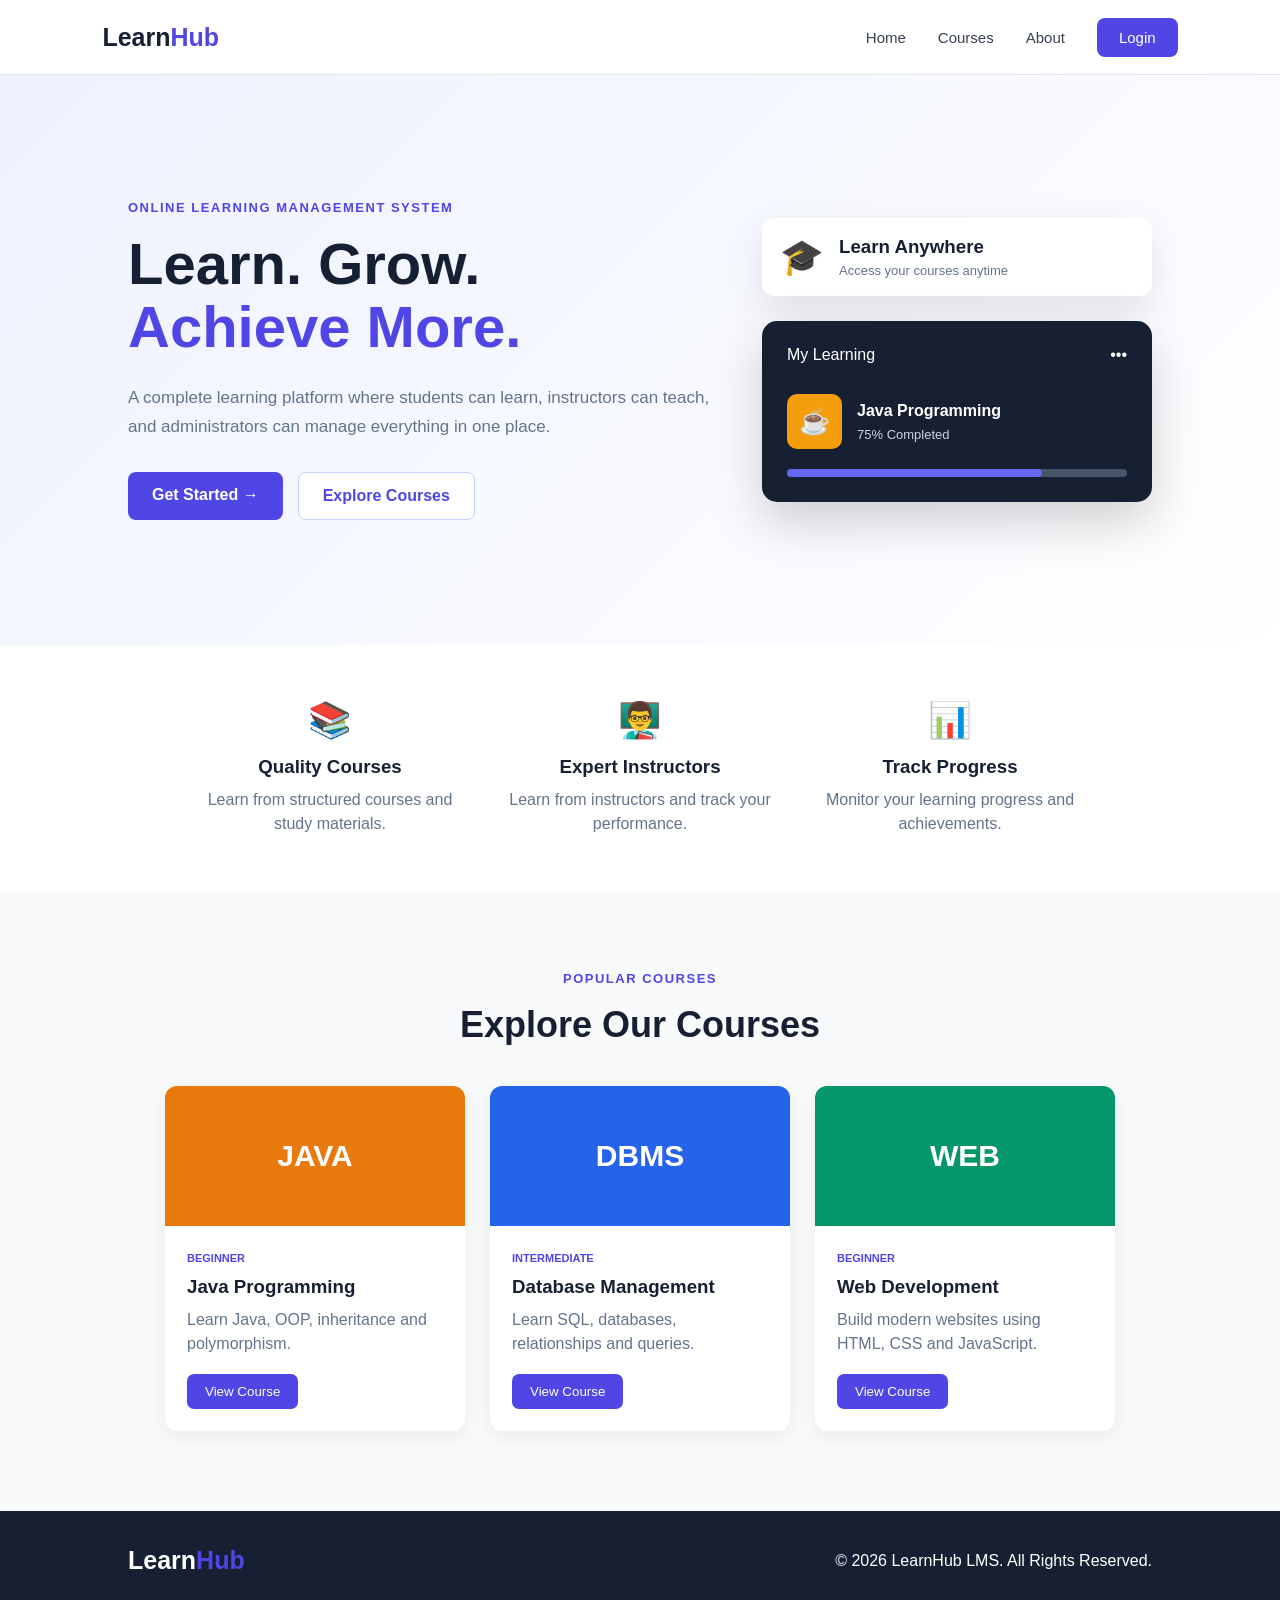
==== web/index.html @ d292a9a1 "Initial LMS project setup" ====
<!DOCTYPE html>
<html lang="en">
<head>
    <meta charset="UTF-8">
    <meta name="viewport" content="width=device-width, initial-scale=1.0">
    <title>LMS - Online Learning Platform</title>
    <link rel="stylesheet" href="css/style.css">
</head>

<body>

<header class="navbar">
    <div class="logo">Learn<span>Hub</span></div>

    <nav>
        <a href="#home">Home</a>
        <a href="#courses">Courses</a>
        <a href="#about">About</a>
        <a href="login.html" class="login-btn">Login</a>
    </nav>
</header>

<section class="hero" id="home">

    <div class="hero-content">
        <p class="tagline">ONLINE LEARNING MANAGEMENT SYSTEM</p>

        <h1>Learn. Grow.<br><span>Achieve More.</span></h1>

        <p>
            A complete learning platform where students can learn,
            instructors can teach, and administrators can manage
            everything in one place.
        </p>

        <div class="hero-buttons">
            <a href="login.html" class="primary-btn">Get Started →</a>
            <a href="#courses" class="secondary-btn">Explore Courses</a>
        </div>
    </div>

    <div class="hero-card">
        <div class="floating-card">
            <span class="icon">🎓</span>
            <div>
                <h3>Learn Anywhere</h3>
                <p>Access your courses anytime</p>
            </div>
        </div>

        <div class="dashboard-preview">
            <div class="preview-top">
                <span>My Learning</span>
                <span>•••</span>
            </div>

            <div class="course-progress">
                <div class="course-icon">☕</div>
                <div>
                    <h4>Java Programming</h4>
                    <p>75% Completed</p>
                </div>
            </div>

            <div class="progress-bar">
                <div></div>
            </div>
        </div>
    </div>

</section>

<section class="features">

    <div class="feature">
        <div class="feature-icon">📚</div>
        <h3>Quality Courses</h3>
        <p>Learn from structured courses and study materials.</p>
    </div>

    <div class="feature">
        <div class="feature-icon">👨‍🏫</div>
        <h3>Expert Instructors</h3>
        <p>Learn from instructors and track your performance.</p>
    </div>

    <div class="feature">
        <div class="feature-icon">📊</div>
        <h3>Track Progress</h3>
        <p>Monitor your learning progress and achievements.</p>
    </div>

</section>

<section class="courses" id="courses">

    <p class="section-tag">POPULAR COURSES</p>

    <h2>Explore Our Courses</h2>

    <div class="course-container">

        <div class="course-card">
            <div class="course-image java">JAVA</div>
            <div class="course-content">
                <span class="level">BEGINNER</span>
                <h3>Java Programming</h3>
                <p>Learn Java, OOP, inheritance and polymorphism.</p>
                <button>View Course</button>
            </div>
        </div>

        <div class="course-card">
            <div class="course-image dbms">DBMS</div>
            <div class="course-content">
                <span class="level">INTERMEDIATE</span>
                <h3>Database Management</h3>
                <p>Learn SQL, databases, relationships and queries.</p>
                <button>View Course</button>
            </div>
        </div>

        <div class="course-card">
            <div class="course-image web">WEB</div>
            <div class="course-content">
                <span class="level">BEGINNER</span>
                <h3>Web Development</h3>
                <p>Build modern websites using HTML, CSS and JavaScript.</p>
                <button>View Course</button>
            </div>
        </div>

    </div>

</section>

<footer>
    <div class="logo">Learn<span>Hub</span></div>
    <p>© 2026 LearnHub LMS. All Rights Reserved.</p>
</footer>

</body>
</html>
---- web/css/style.css ----
* {
    margin: 0;
    padding: 0;
    box-sizing: border-box;
}

html {
    scroll-behavior: smooth;
}

body {
    font-family: Arial, sans-serif;
    color: #172033;
    background: #f8fafc;
}

.navbar {
    height: 75px;
    display: flex;
    align-items: center;
    justify-content: space-between;
    padding: 0 8%;
    background: white;
    border-bottom: 1px solid #e5e7eb;
}

.logo {
    font-size: 25px;
    font-weight: bold;
}

.logo span {
    color: #4f46e5;
}

nav {
    display: flex;
    align-items: center;
    gap: 32px;
}

nav a {
    text-decoration: none;
    color: #374151;
    font-size: 15px;
}

.login-btn {
    background: #4f46e5;
    color: white;
    padding: 11px 22px;
    border-radius: 8px;
}

.hero {
    min-height: 570px;
    display: flex;
    align-items: center;
    justify-content: space-between;
    padding: 70px 10%;
    background: linear-gradient(135deg, #eef2ff, #ffffff);
}

.hero-content {
    max-width: 600px;
}

.tagline,
.section-tag {
    color: #4f46e5;
    font-size: 13px;
    font-weight: bold;
    letter-spacing: 1.5px;
    margin-bottom: 18px;
}

.hero h1 {
    font-size: 58px;
    line-height: 1.08;
    margin-bottom: 25px;
}

.hero h1 span {
    color: #4f46e5;
}

.hero-content > p:not(.tagline) {
    color: #64748b;
    font-size: 17px;
    line-height: 1.7;
    margin-bottom: 30px;
}

.hero-buttons {
    display: flex;
    gap: 15px;
}

.primary-btn,
.secondary-btn {
    text-decoration: none;
    padding: 14px 24px;
    border-radius: 8px;
    font-weight: bold;
}

.primary-btn {
    color: white;
    background: #4f46e5;
}

.secondary-btn {
    color: #4f46e5;
    background: white;
    border: 1px solid #c7d2fe;
}

.hero-card {
    width: 390px;
    position: relative;
}

.floating-card {
    background: white;
    padding: 18px;
    border-radius: 12px;
    display: flex;
    gap: 15px;
    align-items: center;
    box-shadow: 0 15px 40px rgba(0,0,0,0.1);
    margin-bottom: 25px;
}

.icon {
    font-size: 35px;
}

.floating-card h3 {
    margin-bottom: 5px;
}

.floating-card p {
    color: #64748b;
    font-size: 13px;
}

.dashboard-preview {
    background: #172033;
    color: white;
    padding: 25px;
    border-radius: 15px;
    box-shadow: 0 20px 50px rgba(0,0,0,0.18);
}

.preview-top {
    display: flex;
    justify-content: space-between;
    margin-bottom: 30px;
}

.course-progress {
    display: flex;
    gap: 15px;
    align-items: center;
}

.course-icon {
    width: 55px;
    height: 55px;
    display: grid;
    place-items: center;
    background: #f59e0b;
    border-radius: 10px;
    font-size: 25px;
}

.course-progress h4 {
    margin-bottom: 7px;
}

.course-progress p {
    color: #cbd5e1;
    font-size: 13px;
}

.progress-bar {
    height: 8px;
    background: #475569;
    border-radius: 10px;
    margin-top: 20px;
}

.progress-bar div {
    width: 75%;
    height: 100%;
    background: #6366f1;
    border-radius: 10px;
}

.features {
    display: flex;
    justify-content: center;
    gap: 30px;
    padding: 55px 10%;
    background: white;
}

.feature {
    max-width: 280px;
    text-align: center;
}

.feature-icon {
    font-size: 35px;
    margin-bottom: 15px;
}

.feature h3 {
    margin-bottom: 10px;
}

.feature p {
    color: #64748b;
    line-height: 1.5;
}

.courses {
    padding: 80px 10%;
    text-align: center;
}

.courses h2 {
    font-size: 36px;
    margin-bottom: 40px;
}

.course-container {
    display: flex;
    justify-content: center;
    gap: 25px;
}

.course-card {
    width: 300px;
    background: white;
    text-align: left;
    border-radius: 12px;
    overflow: hidden;
    box-shadow: 0 5px 20px rgba(0,0,0,0.07);
}

.course-image {
    height: 140px;
    display: grid;
    place-items: center;
    font-size: 30px;
    font-weight: bold;
    color: white;
}

.java {
    background: #e8790c;
}

.dbms {
    background: #2563eb;
}

.web {
    background: #059669;
}

.course-content {
    padding: 22px;
}

.level {
    color: #4f46e5;
    font-size: 11px;
    font-weight: bold;
}

.course-content h3 {
    margin: 10px 0;
}

.course-content p {
    color: #64748b;
    line-height: 1.5;
    margin-bottom: 18px;
}

.course-content button {
    border: none;
    background: #4f46e5;
    color: white;
    padding: 10px 18px;
    border-radius: 7px;
    cursor: pointer;
}

footer {
    background: #172033;
    color: white;
    padding: 35px 10%;
    display: flex;
    justify-content: space-between;
    align-items: center;
}

@media (max-width: 850px) {

    nav a:not(.login-btn) {
        display: none;
    }

    .hero {
        flex-direction: column;
        gap: 50px;
        text-align: center;
    }

    .hero-buttons {
        justify-content: center;
    }

    .hero h1 {
        font-size: 42px;
    }

    .features,
    .course-container {
        flex-direction: column;
        align-items: center;
    }

    footer {
        flex-direction: column;
        gap: 15px;
        text-align: center;
    }
}
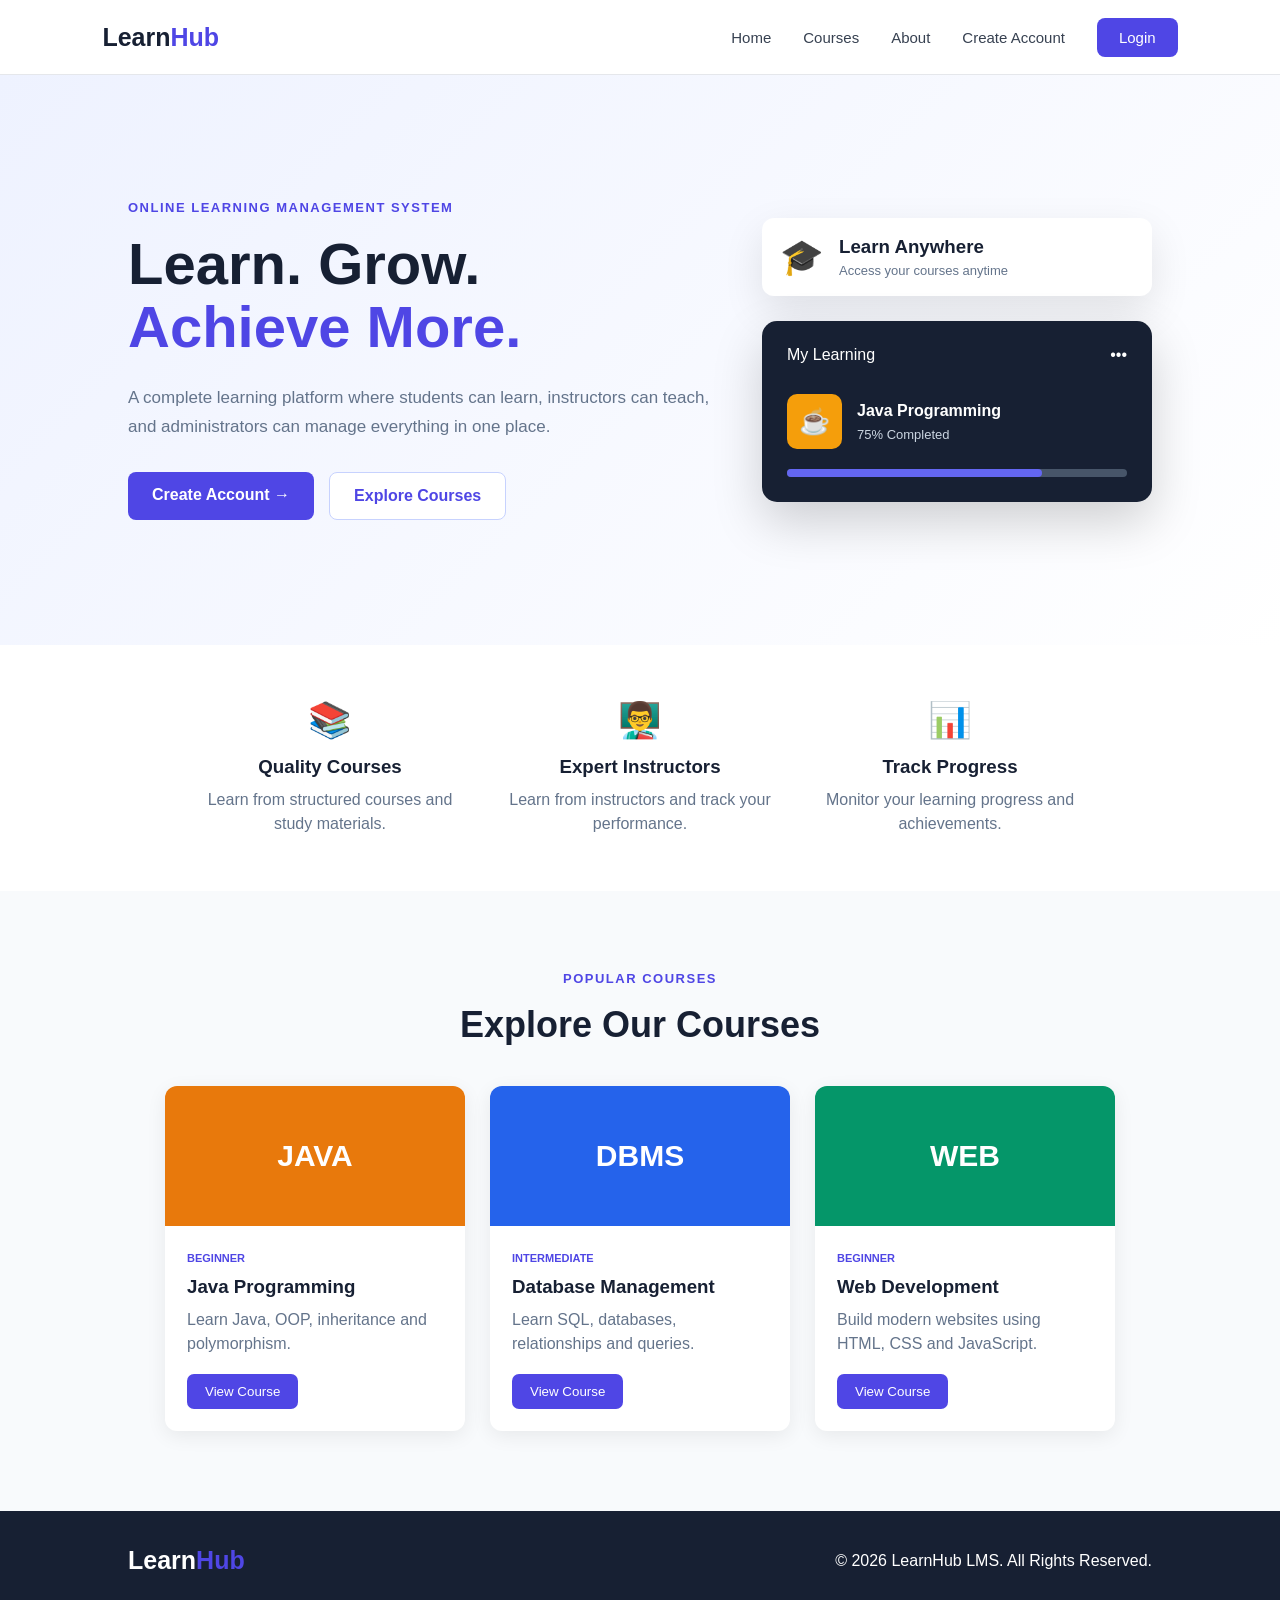
==== commit c26cae25: "Finalize LMS review and security updates" ====
--- a/web/index.html
+++ b/web/index.html
@@ -16,6 +16,7 @@
         <a href="#home">Home</a>
         <a href="#courses">Courses</a>
         <a href="#about">About</a>
+        <a href="register.html">Create Account</a>
         <a href="login.html" class="login-btn">Login</a>
     </nav>
 </header>
@@ -34,7 +35,7 @@
         </p>
 
         <div class="hero-buttons">
-            <a href="login.html" class="primary-btn">Get Started →</a>
+            <a href="register.html" class="primary-btn">Create Account →</a>
             <a href="#courses" class="secondary-btn">Explore Courses</a>
         </div>
     </div>
@@ -140,4 +141,4 @@
 </footer>
 
 </body>
-</html>+</html>
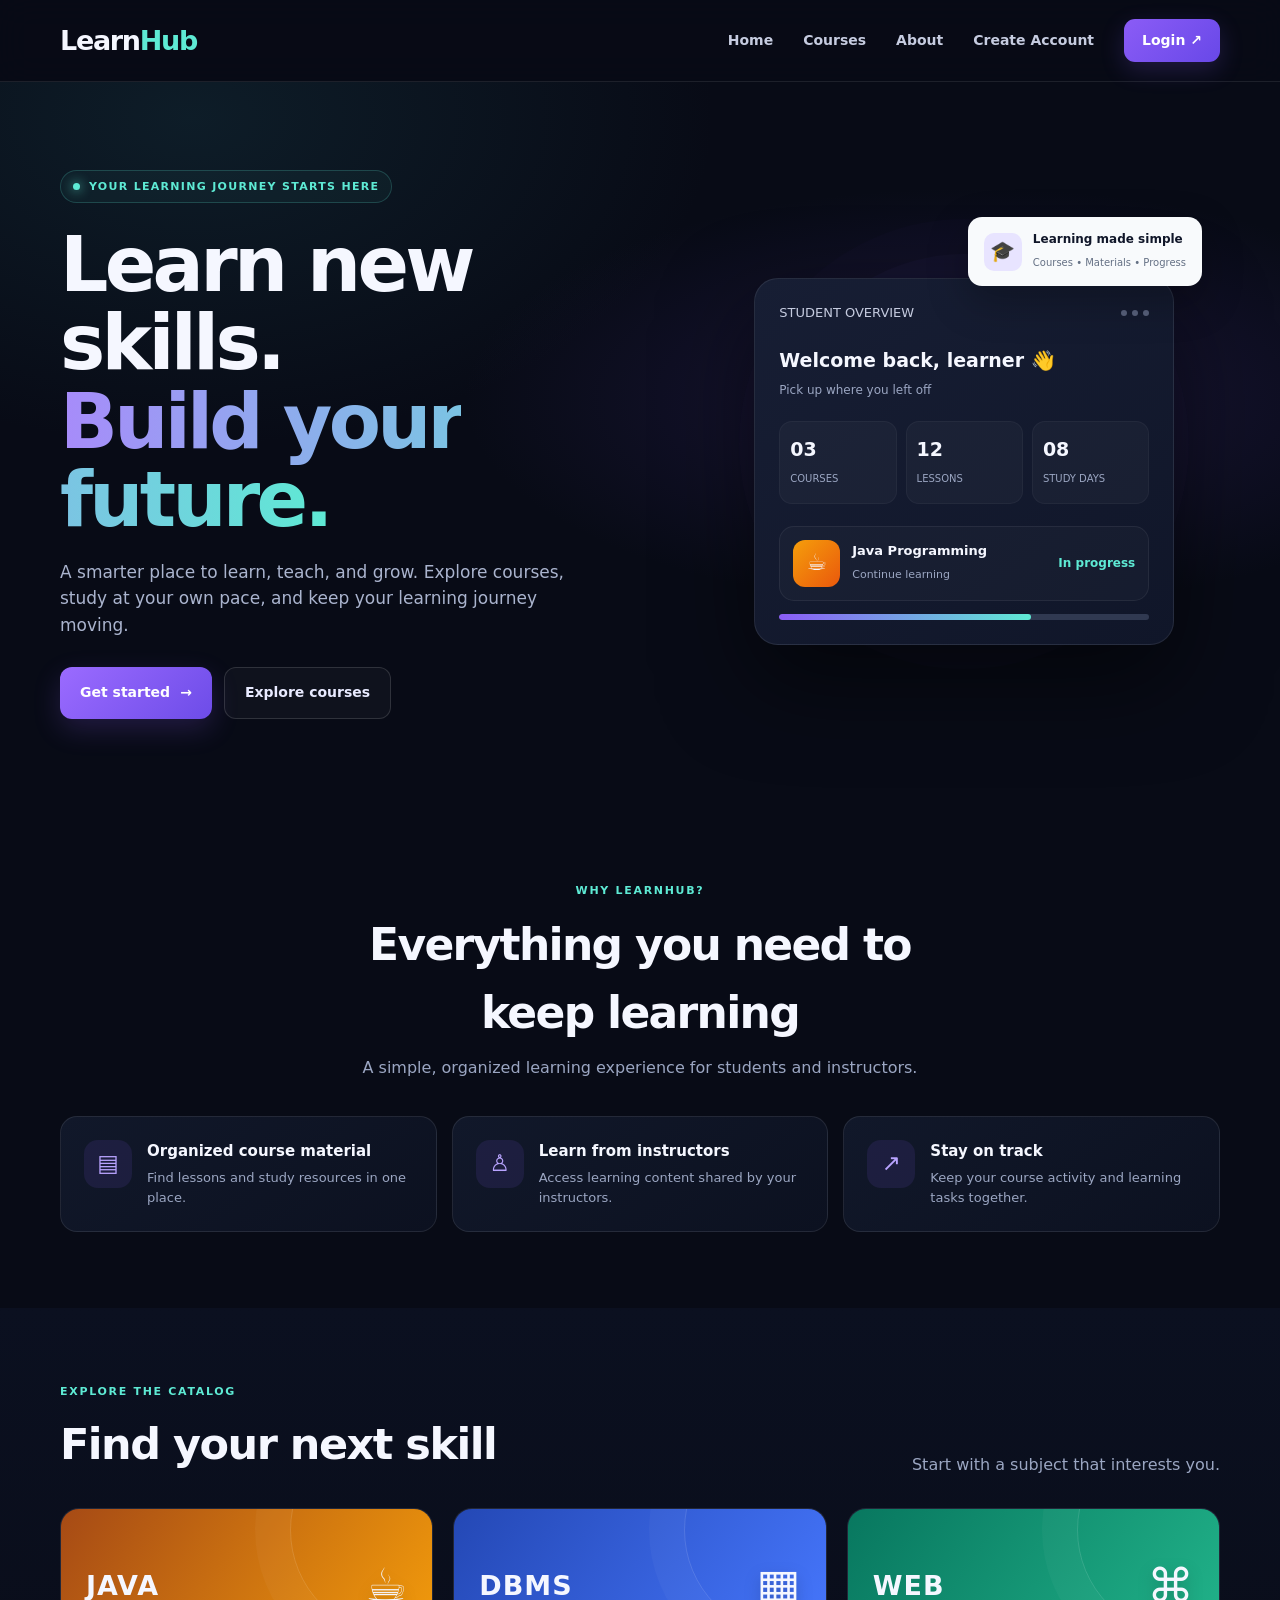
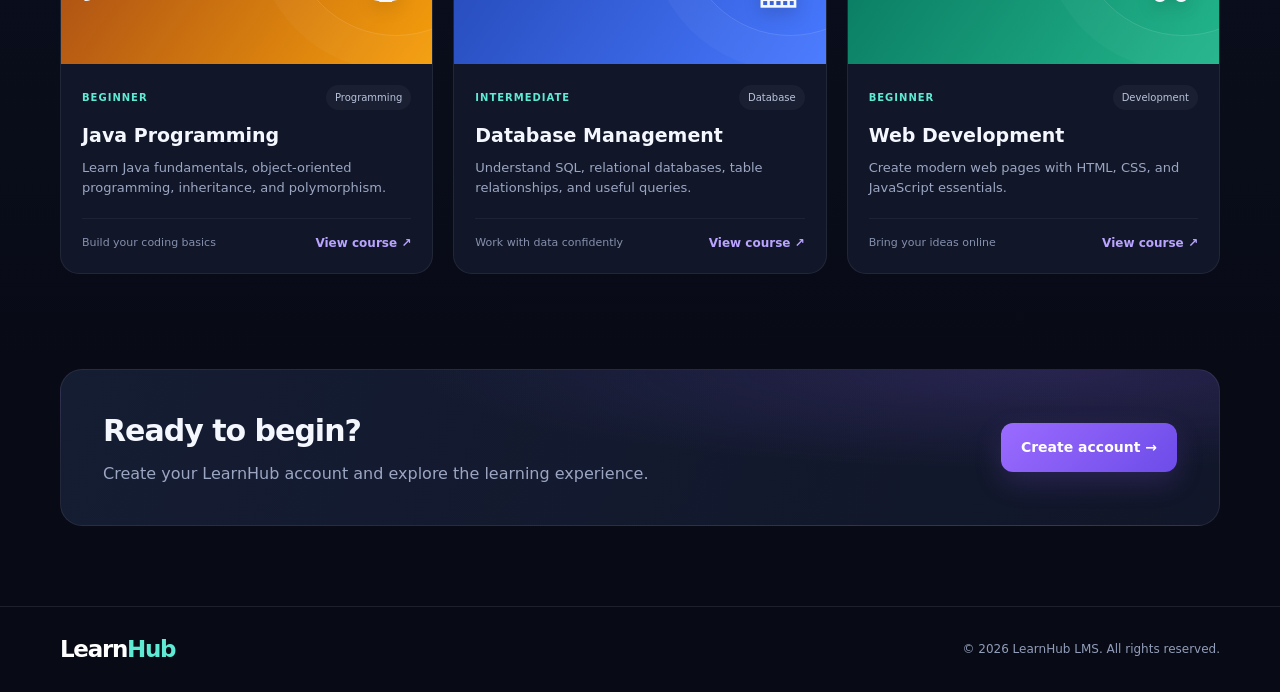
==== commit fd8e9fe9: "Improve LearnHub homepage and login styling" ====
--- a/web/index.html
+++ b/web/index.html
@@ -1,144 +1,140 @@
 <!DOCTYPE html>
 <html lang="en">
 <head>
-    <meta charset="UTF-8">
-    <meta name="viewport" content="width=device-width, initial-scale=1.0">
-    <title>LMS - Online Learning Platform</title>
-    <link rel="stylesheet" href="css/style.css">
+<meta charset="UTF-8">
+<meta name="viewport" content="width=device-width, initial-scale=1.0">
+<title>LearnHub — Learn without limits</title>
+<style>
+:root{--bg:#080b16;--panel:#101629;--panel2:#151c31;--text:#f5f7ff;--muted:#9ba6c2;--purple:#8b5cf6;--cyan:#5eead4;--line:rgba(255,255,255,.09)}
+*{box-sizing:border-box}html{scroll-behavior:smooth}body{margin:0;background:var(--bg);color:var(--text);font-family:Inter,ui-sans-serif,system-ui,-apple-system,"Segoe UI",sans-serif;line-height:1.55}
+a{text-decoration:none;color:inherit}button{font:inherit}.wrap{width:min(1160px,calc(100% - 42px));margin:auto}
+.nav{height:82px;display:flex;align-items:center;justify-content:space-between;border-bottom:1px solid var(--line);background:rgba(8,11,22,.88);backdrop-filter:blur(16px);position:sticky;top:0;z-index:20}
+.brand{font-size:27px;font-weight:850;letter-spacing:-1.3px}.brand b{color:var(--cyan)}
+.navlinks{display:flex;align-items:center;gap:30px;color:#c6cce0;font-size:14px;font-weight:600}.navlinks a:hover{color:white}
+.navbtn{padding:11px 18px;border-radius:11px;background:linear-gradient(135deg,var(--purple),#6848e8);color:white;box-shadow:0 8px 24px #8b5cf633}
+.menu{display:none;background:#151c31;border:1px solid var(--line);color:white;border-radius:10px;padding:8px 12px}
+.hero{position:relative;overflow:hidden;padding:88px 0 82px;background:radial-gradient(ellipse at 76% 44%,#35256b66 0,transparent 37%),radial-gradient(ellipse at 15% 5%,#1d4e5a44 0,transparent 34%)}
+.heroGrid{display:grid;grid-template-columns:1.08fr .92fr;align-items:center;gap:48px}
+.eyebrow{display:inline-flex;align-items:center;gap:9px;border:1px solid #5eead433;background:#5eead40b;color:var(--cyan);padding:7px 12px;border-radius:99px;font-size:11px;font-weight:800;letter-spacing:1.3px;text-transform:uppercase}
+.eyebrow:before{content:"";width:7px;height:7px;background:var(--cyan);border-radius:50%;box-shadow:0 0 12px var(--cyan)}
+h1{font-size:clamp(46px,6vw,76px);line-height:1.03;letter-spacing:-3.7px;margin:23px 0 20px;font-weight:850}
+h1 span{background:linear-gradient(90deg,#a78bfa,#5eead4);-webkit-background-clip:text;background-clip:text;color:transparent}
+.lead{font-size:17px;color:#aab4ce;max-width:550px;margin:0 0 29px}
+.actions{display:flex;gap:12px;flex-wrap:wrap}.button{display:inline-flex;align-items:center;justify-content:center;gap:10px;padding:14px 20px;border-radius:12px;font-weight:750;font-size:14px;transition:.2s}
+.primary{background:linear-gradient(135deg,#9b6bff,#6d4ce8);box-shadow:0 10px 28px #8b5cf633;color:white}.primary:hover{transform:translateY(-3px);box-shadow:0 15px 35px #8b5cf655}
+.ghost{border:1px solid #ffffff22;background:#ffffff08;color:#e8eaff}.ghost:hover{background:#ffffff12;transform:translateY(-2px)}
+.heroVisual{min-height:455px;position:relative;display:grid;place-items:center;padding:34px 8px 0}
+.orbit{position:absolute;width:310px;height:310px;left:50%;top:50%;transform:translate(-50%,-50%);border:1px solid #8b5cf61c;border-radius:50%;box-shadow:0 0 0 35px #8b5cf608,0 0 0 70px #8b5cf604;pointer-events:none}
+.mock{position:relative;width:min(100%,420px);background:linear-gradient(145deg,#171e34,#101629);border:1px solid #ffffff15;border-radius:24px;padding:24px;box-shadow:0 35px 90px #0008;transform:none;animation:float 6s ease-in-out infinite}
+.mockHead{display:flex;justify-content:space-between;align-items:center;color:#c6cce0;font-size:13px;margin-bottom:23px}.dots{display:flex;gap:5px}.dots i{width:6px;height:6px;border-radius:50%;background:#58617c}
+.mockTitle{font-size:19px;font-weight:800;margin-bottom:5px}.mockSub{font-size:12px;color:var(--muted)}
+.mockStat{display:grid;grid-template-columns:repeat(3,1fr);gap:9px;margin:22px 0}
+.stat{padding:13px 10px;border-radius:13px;background:#ffffff08;border:1px solid #ffffff0a}.stat strong{display:block;font-size:19px}.stat span{color:var(--muted);font-size:10px}
+.lesson{display:flex;align-items:center;gap:12px;padding:13px;border:1px solid #ffffff10;background:#ffffff06;border-radius:15px}
+.lessonIcon{width:47px;height:47px;display:grid;place-items:center;border-radius:12px;background:linear-gradient(135deg,#f59e0b,#ea580c);font-size:23px}
+.lessonText{flex:1}.lessonText strong{display:block;font-size:13px}.lessonText span{font-size:11px;color:var(--muted)}
+.pct{font-size:12px;color:var(--cyan);font-weight:800}
+.progress{height:6px;border-radius:99px;background:#303951;margin-top:13px;overflow:hidden}.progress span{display:block;width:68%;height:100%;background:linear-gradient(90deg,#8b5cf6,#5eead4);border-radius:99px}
+.floating{position:absolute;right:18px;top:0;z-index:2;padding:13px 16px;background:#f8fafc;color:#101629;border-radius:14px;box-shadow:0 15px 40px #0004;display:flex;gap:11px;align-items:center;animation:float 5s ease-in-out infinite}
+.floating .emoji{width:38px;height:38px;display:grid;place-items:center;border-radius:10px;background:#e8e4ff;font-size:20px}.floating strong{font-size:12px;display:block}.floating small{font-size:10px;color:#647084}
+.section{padding:76px 0}.sectionHead{text-align:center;max-width:650px;margin:0 auto 35px}.kicker{color:var(--cyan);font-size:11px;font-weight:850;letter-spacing:1.7px;text-transform:uppercase}.sectionHead h2{font-size:clamp(30px,4vw,44px);letter-spacing:-1.7px;margin:9px 0}.sectionHead p{color:var(--muted);margin:0}
+.benefits{display:grid;grid-template-columns:repeat(3,1fr);gap:15px}
+.benefit{padding:23px;border:1px solid var(--line);border-radius:17px;background:linear-gradient(145deg,#11182a,#0c1120);display:flex;gap:15px;align-items:flex-start;transition:.2s}
+.benefit:hover{transform:translateY(-4px);border-color:#8b5cf655}.benefitIcon{width:48px;height:48px;flex:0 0 48px;border-radius:14px;display:grid;place-items:center;background:#8b5cf61c;color:#b9a4ff;font-size:23px}
+.benefit h3{font-size:15px;margin:0 0 5px}.benefit p{font-size:13px;color:var(--muted);margin:0}
+.courseSection{padding:70px 0 95px;background:linear-gradient(180deg,#0b1020,#080b16)}
+.courseTop{display:flex;align-items:end;justify-content:space-between;gap:20px;margin-bottom:30px}.courseTop h2{font-size:clamp(30px,4vw,43px);letter-spacing:-1.5px;margin:8px 0 0}.courseTop p{color:var(--muted);margin:0}
+.cards{display:grid;grid-template-columns:repeat(3,1fr);gap:20px}
+.course{overflow:hidden;border-radius:19px;border:1px solid #ffffff12;background:#111729;transition:transform .25s,border-color .25s,box-shadow .25s}
+.course:hover{transform:translateY(-7px);border-color:#8b5cf666;box-shadow:0 24px 55px #0004}
+.cover{height:155px;position:relative;overflow:hidden;display:flex;align-items:center;justify-content:space-between;padding:25px}
+.cover:after{content:"";position:absolute;width:210px;height:210px;border:1px solid #ffffff22;border-radius:50%;right:-70px;top:-85px;box-shadow:0 0 0 35px #ffffff08}
+.cover.java{background:linear-gradient(125deg,#a64a15,#f59e0b)}.cover.db{background:linear-gradient(125deg,#2448b5,#4778ff)}.cover.web{background:linear-gradient(125deg,#08775f,#22b58b)}
+.coverLabel{font-size:27px;font-weight:900;letter-spacing:1px;position:relative;z-index:1}.coverSymbol{font-size:47px;position:relative;z-index:1;filter:drop-shadow(0 6px 8px #0003)}
+.courseBody{padding:21px}.courseMeta{display:flex;justify-content:space-between;align-items:center;gap:10px}.level{font-size:10px;letter-spacing:1px;text-transform:uppercase;font-weight:850;color:var(--cyan)}.pill{font-size:10px;padding:5px 9px;border-radius:99px;background:#ffffff0a;color:#b8c2dc}
+.course h3{font-size:19px;margin:11px 0 7px}.course p{font-size:13px;color:var(--muted);min-height:42px;margin:0 0 18px}
+.courseFoot{display:flex;justify-content:space-between;align-items:center;border-top:1px solid #ffffff0d;padding-top:15px}.courseFoot small{color:#8590ad;font-size:11px}.courseFoot a{font-size:12px;font-weight:800;color:#b9a4ff}.courseFoot a:hover{color:var(--cyan)}
+.callout{padding:0 0 80px}.calloutBox{border:1px solid #ffffff13;border-radius:22px;padding:38px 42px;display:flex;align-items:center;justify-content:space-between;gap:24px;background:radial-gradient(ellipse at 85% 0,#6547b544,transparent 45%),linear-gradient(110deg,#151d33,#111629)}
+.calloutBox h2{font-size:30px;letter-spacing:-1px;margin:0 0 7px}.calloutBox p{color:var(--muted);margin:0}
+footer{border-top:1px solid var(--line);padding:25px 0;color:#929db9;font-size:12px}.foot{display:flex;justify-content:space-between;align-items:center;gap:20px}.foot .brand{font-size:23px;color:white}
+@keyframes float{0%,100%{transform:translateY(0)}50%{transform:translateY(-5px)}}
+@media(max-width:850px){.heroGrid{grid-template-columns:1fr;gap:25px}.hero{padding:65px 0}.heroVisual{min-height:420px}.benefits{gap:10px}.benefit{padding:17px;display:block}.benefitIcon{margin-bottom:12px}.cards{gap:13px}.courseBody{padding:17px}.cover{height:135px;padding:19px}}
+@media(max-width:650px){.wrap{width:calc(100% - 32px)}.nav{height:70px}.menu{display:block}.navlinks{display:none;position:absolute;top:70px;left:0;right:0;background:#0c1120;padding:17px 22px 22px;border-bottom:1px solid var(--line);flex-direction:column;align-items:stretch;gap:8px}.navlinks.open{display:flex}.navlinks a{padding:9px}.navlinks .navbtn{text-align:center}.hero{padding:55px 0 65px}h1{font-size:48px;letter-spacing:-2.4px}.lead{font-size:15px}.heroVisual{min-height:360px;padding:42px 0 0}.mock{padding:18px;transform:none;width:100%;max-width:420px}.floating{right:5px;top:0;padding:10px 12px}.floating strong{font-size:11px}.floating small{font-size:9px}.orbit{width:270px;height:270px}.section{padding:58px 0}.benefits{grid-template-columns:1fr;gap:12px}.benefit{display:flex;padding:18px}.benefitIcon{margin:0}.courseTop{display:block}.courseTop p{margin-top:8px}.cards{grid-template-columns:1fr;gap:17px}.cover{height:150px}.course p{min-height:0}.callout{padding-bottom:58px}.calloutBox{padding:28px 24px;display:block}.calloutBox h2{font-size:27px}.calloutBox .button{margin-top:20px}.foot{flex-direction:column;text-align:center;gap:5px}}
+@media(prefers-reduced-motion:reduce){*,*:before,*:after{animation:none!important;transition:none!important;scroll-behavior:auto!important}}
+</style>
 </head>
-
 <body>
-
-<header class="navbar">
-    <div class="logo">Learn<span>Hub</span></div>
-
-    <nav>
-        <a href="#home">Home</a>
-        <a href="#courses">Courses</a>
-        <a href="#about">About</a>
-        <a href="register.html">Create Account</a>
-        <a href="login.html" class="login-btn">Login</a>
+<header class="nav">
+  <div class="wrap" style="display:flex;align-items:center;justify-content:space-between;gap:20px">
+    <a href="index.html" class="brand">Learn<b>Hub</b></a>
+    <button class="menu" id="menuBtn" aria-expanded="false" aria-label="Open menu">☰</button>
+    <nav class="navlinks" id="navLinks">
+      <a href="#home">Home</a><a href="#courses">Courses</a><a href="#about">About</a>
+      <a href="register.html">Create Account</a><a href="login.html" class="navbtn">Login ↗</a>
     </nav>
+  </div>
 </header>
-
+<main>
 <section class="hero" id="home">
-
-    <div class="hero-content">
-        <p class="tagline">ONLINE LEARNING MANAGEMENT SYSTEM</p>
-
-        <h1>Learn. Grow.<br><span>Achieve More.</span></h1>
-
-        <p>
-            A complete learning platform where students can learn,
-            instructors can teach, and administrators can manage
-            everything in one place.
-        </p>
-
-        <div class="hero-buttons">
-            <a href="register.html" class="primary-btn">Create Account →</a>
-            <a href="#courses" class="secondary-btn">Explore Courses</a>
-        </div>
+  <div class="wrap heroGrid">
+    <div>
+      <span class="eyebrow">Your learning journey starts here</span>
+      <h1>Learn new skills.<br><span>Build your future.</span></h1>
+      <p class="lead">A smarter place to learn, teach, and grow. Explore courses, study at your own pace, and keep your learning journey moving.</p>
+      <div class="actions"><a class="button primary" href="register.html">Get started <span>→</span></a><a class="button ghost" href="#courses">Explore courses</a></div>
     </div>
-
-    <div class="hero-card">
-        <div class="floating-card">
-            <span class="icon">🎓</span>
-            <div>
-                <h3>Learn Anywhere</h3>
-                <p>Access your courses anytime</p>
-            </div>
-        </div>
-
-        <div class="dashboard-preview">
-            <div class="preview-top">
-                <span>My Learning</span>
-                <span>•••</span>
-            </div>
-
-            <div class="course-progress">
-                <div class="course-icon">☕</div>
-                <div>
-                    <h4>Java Programming</h4>
-                    <p>75% Completed</p>
-                </div>
-            </div>
-
-            <div class="progress-bar">
-                <div></div>
-            </div>
-        </div>
+    <div class="heroVisual">
+      <div class="orbit"></div>
+      <div class="floating"><span class="emoji">🎓</span><div><strong>Learning made simple</strong><small>Courses • Materials • Progress</small></div></div>
+      <div class="mock">
+        <div class="mockHead"><span>STUDENT OVERVIEW</span><span class="dots"><i></i><i></i><i></i></span></div>
+        <div class="mockTitle">Welcome back, learner 👋</div><div class="mockSub">Pick up where you left off</div>
+        <div class="mockStat"><div class="stat"><strong>03</strong><span>COURSES</span></div><div class="stat"><strong>12</strong><span>LESSONS</span></div><div class="stat"><strong>08</strong><span>STUDY DAYS</span></div></div>
+        <div class="lesson"><div class="lessonIcon">☕</div><div class="lessonText"><strong>Java Programming</strong><span>Continue learning</span></div><span class="pct">In progress</span></div>
+        <div class="progress"><span></span></div>
+      </div>
     </div>
-
+  </div>
 </section>
-
-<section class="features">
-
-    <div class="feature">
-        <div class="feature-icon">📚</div>
-        <h3>Quality Courses</h3>
-        <p>Learn from structured courses and study materials.</p>
+<section class="section" id="about">
+  <div class="wrap">
+    <div class="sectionHead"><span class="kicker">Why LearnHub?</span><h2>Everything you need to keep learning</h2><p>A simple, organized learning experience for students and instructors.</p></div>
+    <div class="benefits">
+      <article class="benefit"><div class="benefitIcon">▤</div><div><h3>Organized course material</h3><p>Find lessons and study resources in one place.</p></div></article>
+      <article class="benefit"><div class="benefitIcon">♙</div><div><h3>Learn from instructors</h3><p>Access learning content shared by your instructors.</p></div></article>
+      <article class="benefit"><div class="benefitIcon">↗</div><div><h3>Stay on track</h3><p>Keep your course activity and learning tasks together.</p></div></article>
     </div>
-
-    <div class="feature">
-        <div class="feature-icon">👨‍🏫</div>
-        <h3>Expert Instructors</h3>
-        <p>Learn from instructors and track your performance.</p>
+  </div>
+</section>
+<section class="courseSection" id="courses">
+  <div class="wrap">
+    <div class="courseTop"><div><span class="kicker">Explore the catalog</span><h2>Find your next skill</h2></div><p>Start with a subject that interests you.</p></div>
+    <div class="cards">
+      <article class="course"><div class="cover java"><span class="coverLabel">JAVA</span><span class="coverSymbol">☕</span></div><div class="courseBody"><div class="courseMeta"><span class="level">Beginner</span><span class="pill">Programming</span></div><h3>Java Programming</h3><p>Learn Java fundamentals, object-oriented programming, inheritance, and polymorphism.</p><div class="courseFoot"><small>Build your coding basics</small><a href="login.html">View course ↗</a></div></div></article>
+      <article class="course"><div class="cover db"><span class="coverLabel">DBMS</span><span class="coverSymbol">▦</span></div><div class="courseBody"><div class="courseMeta"><span class="level">Intermediate</span><span class="pill">Database</span></div><h3>Database Management</h3><p>Understand SQL, relational databases, table relationships, and useful queries.</p><div class="courseFoot"><small>Work with data confidently</small><a href="login.html">View course ↗</a></div></div></article>
+      <article class="course"><div class="cover web"><span class="coverLabel">WEB</span><span class="coverSymbol">⌘</span></div><div class="courseBody"><div class="courseMeta"><span class="level">Beginner</span><span class="pill">Development</span></div><h3>Web Development</h3><p>Create modern web pages with HTML, CSS, and JavaScript essentials.</p><div class="courseFoot"><small>Bring your ideas online</small><a href="login.html">View course ↗</a></div></div></article>
     </div>
-
-    <div class="feature">
-        <div class="feature-icon">📊</div>
-        <h3>Track Progress</h3>
-        <p>Monitor your learning progress and achievements.</p>
-    </div>
-
+  </div>
 </section>
-
-<section class="courses" id="courses">
-
-    <p class="section-tag">POPULAR COURSES</p>
-
-    <h2>Explore Our Courses</h2>
-
-    <div class="course-container">
-
-        <div class="course-card">
-            <div class="course-image java">JAVA</div>
-            <div class="course-content">
-                <span class="level">BEGINNER</span>
-                <h3>Java Programming</h3>
-                <p>Learn Java, OOP, inheritance and polymorphism.</p>
-                <button>View Course</button>
-            </div>
-        </div>
-
-        <div class="course-card">
-            <div class="course-image dbms">DBMS</div>
-            <div class="course-content">
-                <span class="level">INTERMEDIATE</span>
-                <h3>Database Management</h3>
-                <p>Learn SQL, databases, relationships and queries.</p>
-                <button>View Course</button>
-            </div>
-        </div>
-
-        <div class="course-card">
-            <div class="course-image web">WEB</div>
-            <div class="course-content">
-                <span class="level">BEGINNER</span>
-                <h3>Web Development</h3>
-                <p>Build modern websites using HTML, CSS and JavaScript.</p>
-                <button>View Course</button>
-            </div>
-        </div>
-
-    </div>
-
-</section>
-
-<footer>
-    <div class="logo">Learn<span>Hub</span></div>
-    <p>© 2026 LearnHub LMS. All Rights Reserved.</p>
-</footer>
-
+<section class="callout"><div class="wrap"><div class="calloutBox"><div><h2>Ready to begin?</h2><p>Create your LearnHub account and explore the learning experience.</p></div><a class="button primary" href="register.html">Create account →</a></div></div></section>
+</main>
+<footer><div class="wrap foot"><a href="index.html" class="brand">Learn<b>Hub</b></a><span>© 2026 LearnHub LMS. All rights reserved.</span></div></footer>
+<script>
+(() => {
+  const btn = document.getElementById('menuBtn');
+  const nav = document.getElementById('navLinks');
+  if (!btn || !nav) return;
+  btn.addEventListener('click', () => {
+    const isOpen = nav.classList.toggle('open');
+    btn.setAttribute('aria-expanded', String(isOpen));
+    btn.setAttribute('aria-label', isOpen ? 'Close menu' : 'Open menu');
+  });
+  nav.querySelectorAll('a').forEach(a => a.addEventListener('click', () => {
+    nav.classList.remove('open');
+    btn.setAttribute('aria-expanded', 'false');
+    btn.setAttribute('aria-label', 'Open menu');
+  }));
+})();
+</script>
 </body>
-</html>
+</html>
